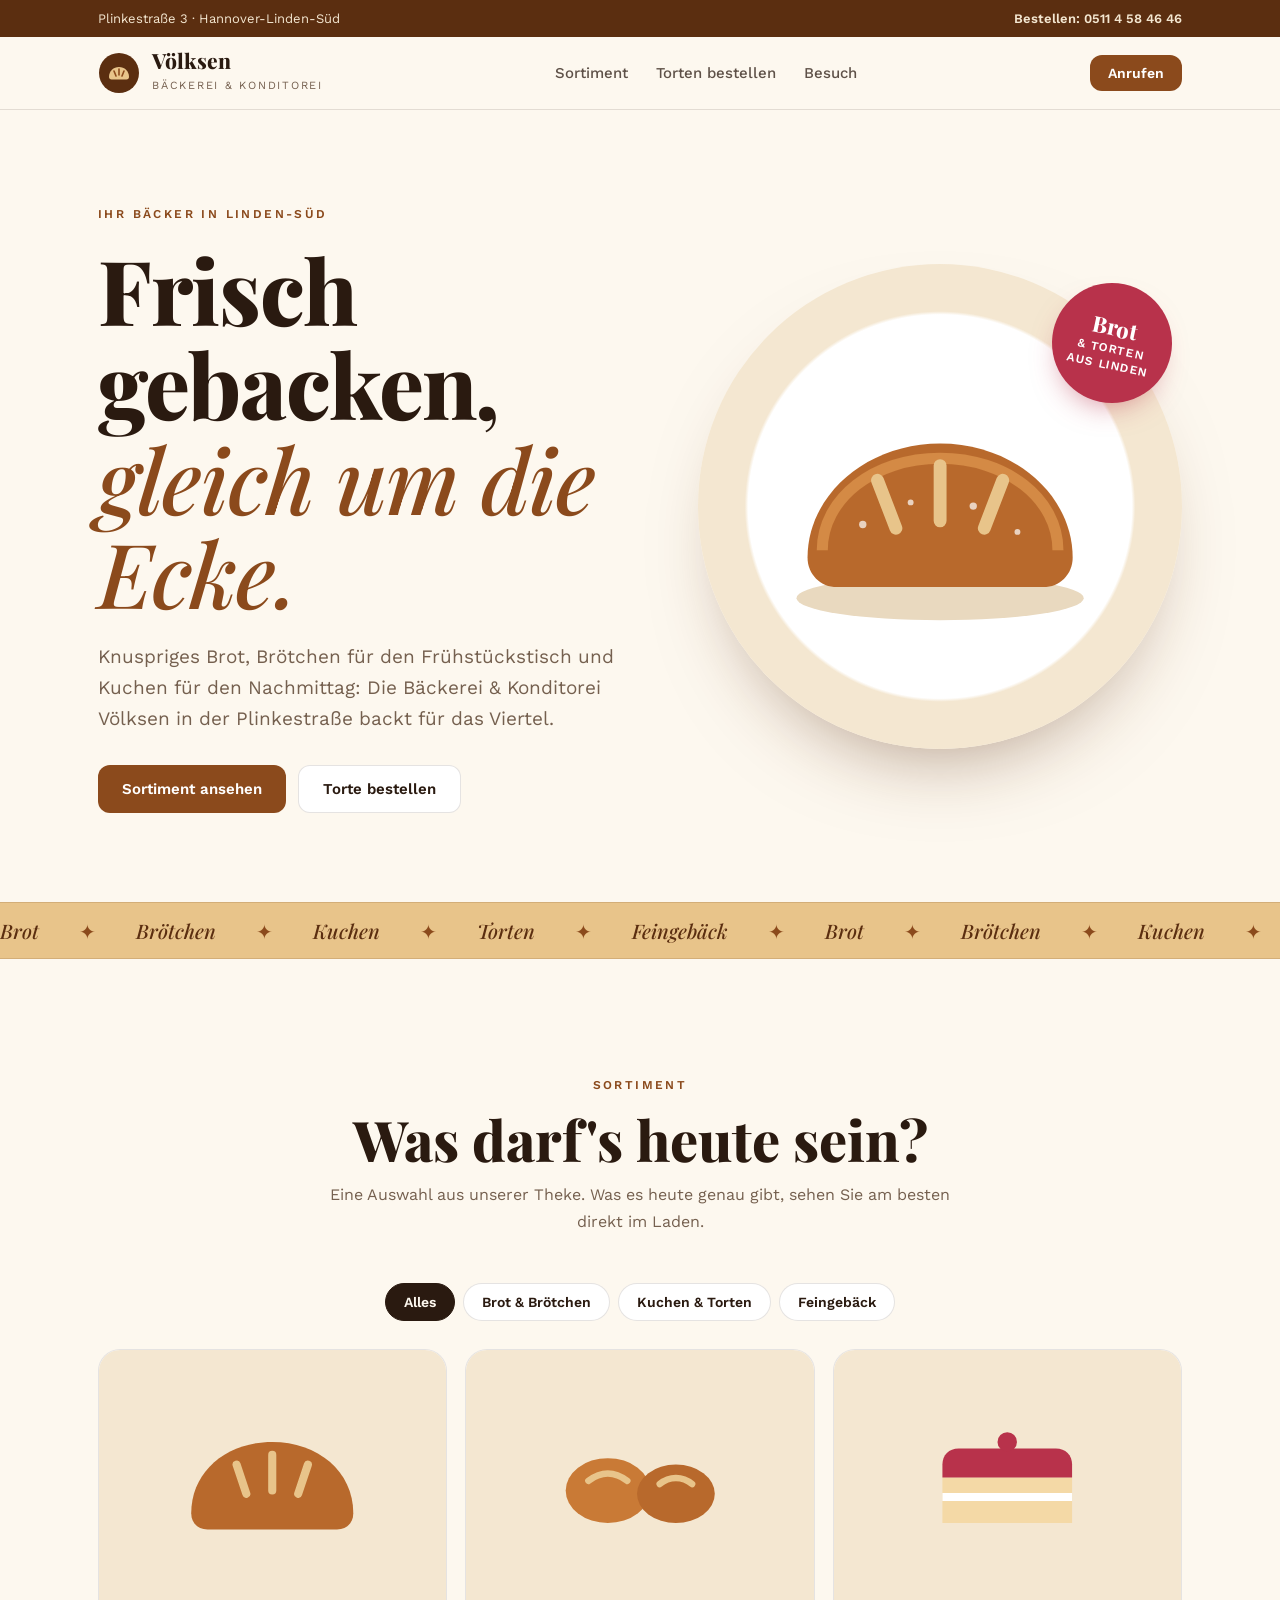
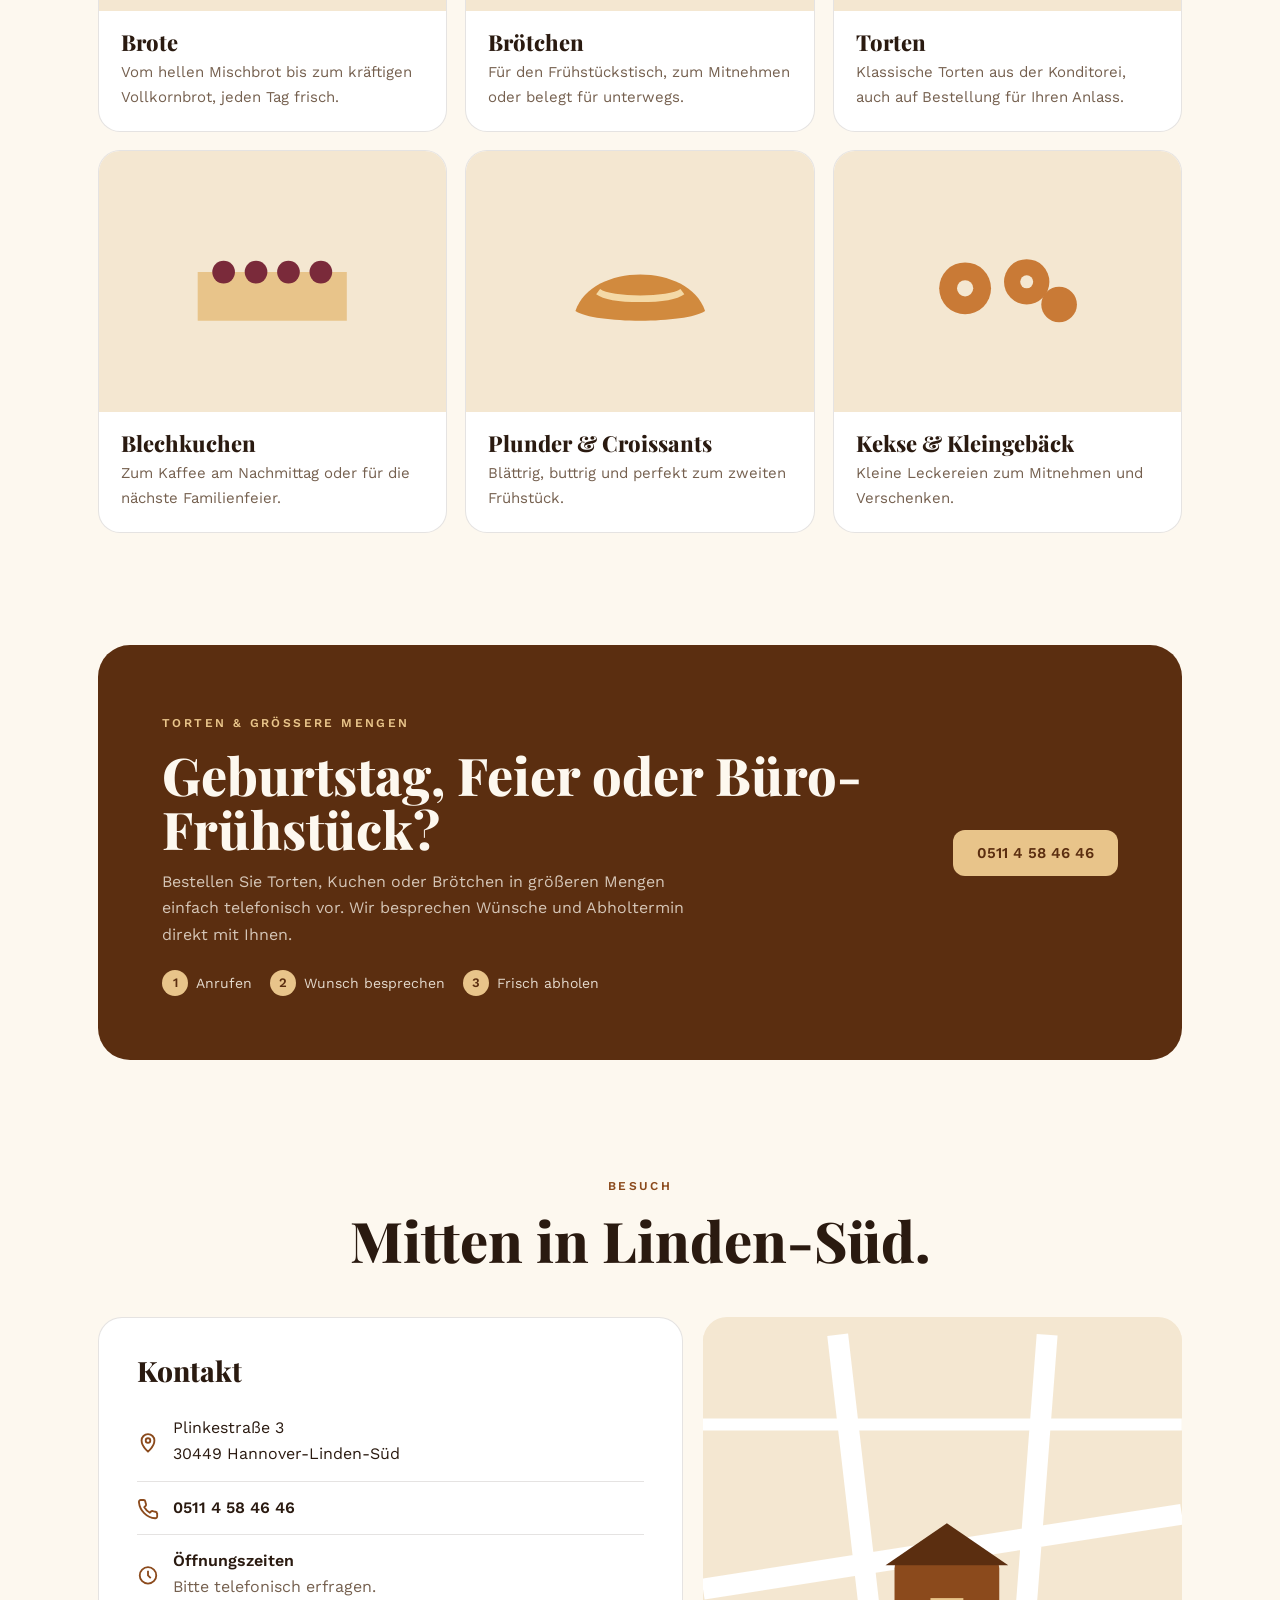
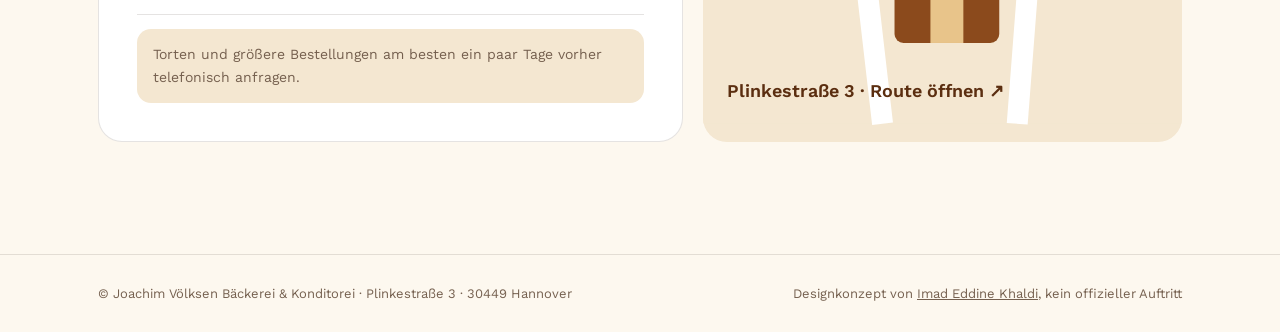
==== sites/baeckerei-voelksen/index.html @ f90f6b76 "German portfolio for de.imadportfolio.dev" ====
<!doctype html>
<html lang="de">
<head>
<meta charset="utf-8">
<meta name="viewport" content="width=device-width, initial-scale=1">
<title>Bäckerei &amp; Konditorei Völksen · Hannover-Linden</title>
<meta name="description" content="Joachim Völksen Bäckerei & Konditorei in Hannover-Linden-Süd: Brot, Brötchen, Kuchen und Torten. Plinkestraße 3, Tel. 0511 4 58 46 46.">
<link rel="stylesheet" href="fonts/fonts.css">
<style>
:root{
  --crust:#8b4a1c; --crust-d:#5b2e10; --wheat:#e8c48a; --flour:#fdf8ef; --dough:#f4e7d1; --berry:#b8324b;
  --ink:#2a1a10; --muted:#75604f; --line:rgba(42,26,16,.12);
  --serif:"Playfair Display",Georgia,serif; --sans:"Work Sans",system-ui,sans-serif;
  --gut:clamp(16px,4vw,48px); --ease:cubic-bezier(.16,1,.3,1);
}
*{box-sizing:border-box}
html{scroll-behavior:smooth}
body{margin:0;background:var(--flour);color:var(--ink);font:400 16px/1.65 var(--sans);overflow-x:hidden}
a{color:inherit}
svg{display:block;max-width:100%}
.wrap{max-width:1180px;margin:0 auto;padding:0 var(--gut)}
h1,h2,h3{font-family:var(--serif);line-height:1.05;margin:0;font-weight:800}
.kick{font:600 12px var(--sans);letter-spacing:.2em;text-transform:uppercase;color:var(--crust)}
.btn{display:inline-flex;align-items:center;gap:10px;padding:14px 24px;border-radius:12px;font:600 15px var(--sans);text-decoration:none;transition:transform .3s var(--ease),background .3s}
.btn:hover{transform:translateY(-2px)}
.btn-a{background:var(--crust);color:#fff}.btn-a:hover{background:var(--crust-d)}
.btn-b{background:#fff;color:var(--ink);border:1px solid var(--line)}

/* top bar */
.bar{background:var(--crust-d);color:var(--dough);font-size:13px}
.bar .wrap{display:flex;justify-content:space-between;gap:12px;padding-top:8px;padding-bottom:8px;flex-wrap:wrap}
.bar a{text-decoration:none;font-weight:600}
.hdr{position:sticky;top:0;z-index:20;background:rgba(253,248,239,.92);backdrop-filter:blur(10px);border-bottom:1px solid var(--line)}
.hdr .wrap{display:flex;align-items:center;justify-content:space-between;height:72px;gap:16px}
.logo{display:flex;align-items:center;gap:12px;text-decoration:none}
.logo svg{width:42px;height:42px}
.logo b{display:block;font:800 21px var(--serif);line-height:1}
.logo small{font-size:11px;letter-spacing:.16em;text-transform:uppercase;color:var(--muted)}
.nav{display:flex;gap:28px;font-size:15px;font-weight:500}
.nav a{text-decoration:none;opacity:.75}.nav a:hover{opacity:1}
@media(max-width:780px){.nav{display:none}}

/* hero */
.hero{position:relative;padding:clamp(48px,7vw,96px) 0;overflow:hidden}
.hero .wrap{display:grid;grid-template-columns:1.05fr .95fr;gap:clamp(28px,5vw,64px);align-items:center}
.hero h1{font-size:clamp(46px,7vw,92px);margin:16px 0 22px;letter-spacing:-.015em}
.hero h1 em{font-weight:500;font-style:italic;color:var(--crust)}
.hero p{font-size:clamp(17px,1.6vw,19px);color:var(--muted);max-width:29em;margin:0 0 30px}
.ctas{display:flex;gap:12px;flex-wrap:wrap}
.plate{position:relative;aspect-ratio:1;border-radius:50%;background:radial-gradient(circle,#fff 0 56%,var(--dough) 57% 100%);box-shadow:0 40px 80px -40px rgba(91,46,16,.5)}
.plate svg{position:absolute;inset:12%;width:76%;height:76%}
.steam path{stroke:#d8c3a5;stroke-width:4;fill:none;stroke-linecap:round;animation:steam 3.6s ease-in-out infinite;opacity:0}
.steam path:nth-child(2){animation-delay:1.2s}.steam path:nth-child(3){animation-delay:2.4s}
@keyframes steam{0%{opacity:0;transform:translateY(10px)}40%{opacity:1}100%{opacity:0;transform:translateY(-22px)}}
.stamp{position:absolute;top:4%;right:2%;width:120px;height:120px;border-radius:50%;background:var(--berry);color:#fff;display:grid;place-items:center;text-align:center;font:600 12px/1.3 var(--sans);letter-spacing:.06em;text-transform:uppercase;transform:rotate(12deg);box-shadow:0 14px 30px -14px rgba(184,50,75,.6)}
.stamp b{display:block;font:800 22px var(--serif);text-transform:none;letter-spacing:0}
@media(max-width:860px){.hero .wrap{grid-template-columns:1fr}.plate{max-width:400px;width:100%;margin:0 auto}}

/* ticker */
.ticker{background:var(--wheat);overflow:hidden;white-space:nowrap;border-block:1px solid rgba(91,46,16,.15)}
.ticker div{display:inline-flex;gap:40px;padding:14px 0;animation:tick 30s linear infinite;font:500 italic 20px var(--serif);color:var(--crust-d)}
.ticker span::after{content:"✦";margin-left:40px;font-style:normal;color:var(--crust)}
@keyframes tick{to{transform:translateX(-50%)}}

/* range */
.sec{padding:clamp(64px,9vw,112px) 0}
.head{text-align:center;max-width:640px;margin:0 auto 48px}
.head h2{font-size:clamp(34px,4.8vw,56px);margin:12px 0 14px}
.head p{color:var(--muted);margin:0}
.tabs{display:flex;justify-content:center;gap:8px;flex-wrap:wrap;margin-bottom:28px}
.tabs button{font:600 14px var(--sans);padding:10px 18px;border-radius:999px;border:1px solid var(--line);background:#fff;color:var(--ink);cursor:pointer;transition:background .25s,color .25s}
.tabs button[aria-selected=true]{background:var(--ink);color:var(--flour);border-color:var(--ink)}
.grid{display:grid;grid-template-columns:repeat(3,1fr);gap:18px}
.item{background:#fff;border:1px solid var(--line);border-radius:22px;overflow:hidden;transition:transform .4s var(--ease),box-shadow .4s}
.item:hover{transform:translateY(-5px);box-shadow:0 24px 40px -28px rgba(91,46,16,.5)}
.item .pic{aspect-ratio:4/3;background:var(--dough);display:grid;place-items:center}
.item .pic svg{width:56%}
.item div:last-child{padding:20px 22px 22px}
.item h3{font-size:22px;margin-bottom:6px}
.item p{margin:0;color:var(--muted);font-size:15px}
.item[hidden]{display:none}
@media(max-width:900px){.grid{grid-template-columns:1fr 1fr}}
@media(max-width:560px){.grid{grid-template-columns:1fr}}

/* order */
.order{background:var(--crust-d);color:var(--flour);border-radius:32px;padding:clamp(28px,5vw,64px);display:grid;grid-template-columns:1fr auto;gap:28px;align-items:center;position:relative;overflow:hidden}
.order h2{font-size:clamp(32px,4.4vw,52px);margin:12px 0 12px}
.order .kick{color:var(--wheat)}
.order p{margin:0;color:rgba(253,248,239,.75);max-width:34em}
.order ol{margin:22px 0 0;padding:0;list-style:none;display:flex;gap:18px;flex-wrap:wrap;font-size:14px;color:rgba(253,248,239,.85)}
.order ol li{display:flex;align-items:center;gap:8px}
.order ol b{width:26px;height:26px;border-radius:50%;background:var(--wheat);color:var(--crust-d);display:grid;place-items:center;font-size:13px}
.order .btn-a{background:var(--wheat);color:var(--crust-d)}
.order .btn-a:hover{background:#f2d7a8}
@media(max-width:760px){.order{grid-template-columns:1fr}}

/* visit */
.visit{display:grid;grid-template-columns:1.1fr .9fr;gap:20px}
.card{background:#fff;border:1px solid var(--line);border-radius:24px;padding:clamp(22px,3vw,38px)}
.card h3{font-size:28px;margin-bottom:16px}
.row{display:flex;gap:14px;padding:13px 0;border-bottom:1px solid var(--line)}
.row:last-child{border:0}
.row svg{width:22px;flex:none;color:var(--crust);margin-top:2px}
.row a{font-weight:600;text-decoration:none}
.note{background:var(--dough);border-radius:14px;padding:14px 16px;font-size:14px;color:var(--muted);margin-top:14px}
.street{border-radius:24px;overflow:hidden;background:var(--dough)}
.street svg{width:100%;height:100%}
@media(max-width:820px){.visit{grid-template-columns:1fr}}

footer{padding:28px 0;font-size:13px;color:var(--muted);border-top:1px solid var(--line)}
footer .wrap{display:flex;justify-content:space-between;gap:12px;flex-wrap:wrap}

.rv{opacity:0;transform:translateY(24px);transition:opacity .9s var(--ease),transform .9s var(--ease)}
.rv.in{opacity:1;transform:none}
@media(prefers-reduced-motion:reduce){.rv{opacity:1;transform:none}.ticker div,.steam path{animation:none}}
</style>
</head>
<body>

<div class="bar"><div class="wrap"><span>Plinkestraße 3 · Hannover-Linden-Süd</span><a href="tel:+495114584646">Bestellen: 0511 4 58 46 46</a></div></div>
<header class="hdr">
  <div class="wrap">
    <a class="logo" href="#top">
      <svg viewBox="0 0 42 42"><circle cx="21" cy="21" r="20" fill="#5b2e10"/><path d="M11 25c0-6 4.5-10 10-10s10 4 10 10c0 1.5-1 2.5-2.5 2.5h-15C12 27.5 11 26.5 11 25z" fill="#e8c48a"/><path d="M16 19l2 5M21 17v6M26 19l-2 5" stroke="#8b4a1c" stroke-width="1.6" stroke-linecap="round"/></svg>
      <span><b>Völksen</b><small>Bäckerei &amp; Konditorei</small></span>
    </a>
    <nav class="nav"><a href="#sortiment">Sortiment</a><a href="#bestellen">Torten bestellen</a><a href="#besuch">Besuch</a></nav>
    <a class="btn btn-a" href="tel:+495114584646" style="padding:10px 18px;font-size:14px">Anrufen</a>
  </div>
</header>

<main id="top">
  <section class="hero">
    <div class="wrap">
      <div>
        <span class="kick">Ihr Bäcker in Linden-Süd</span>
        <h1>Frisch gebacken, <em>gleich um die Ecke.</em></h1>
        <p>Knuspriges Brot, Brötchen für den Frühstückstisch und Kuchen für den Nachmittag: Die Bäckerei &amp; Konditorei Völksen in der Plinkestraße backt für das Viertel.</p>
        <div class="ctas"><a class="btn btn-a" href="#sortiment">Sortiment ansehen</a><a class="btn btn-b" href="#bestellen">Torte bestellen</a></div>
      </div>
      <div class="plate rv" aria-hidden="true">
        <svg viewBox="0 0 200 200">
          <g class="steam"><path d="M80 52c-6-8 6-14 0-22"/><path d="M100 46c-6-8 6-14 0-22"/><path d="M120 52c-6-8 6-14 0-22"/></g>
          <ellipse cx="100" cy="150" rx="78" ry="12" fill="#e9d9bf"/>
          <path d="M28 128c0-34 32-62 72-62s72 28 72 62c0 9-7 16-16 16H44c-9 0-16-7-16-16z" fill="#b8692c"/>
          <path d="M36 124c0-28 28-50 64-50s64 22 64 50" fill="none" stroke="#d48a45" stroke-width="6"/>
          <path d="M66 86l10 26M100 78v30M134 86l-10 26" stroke="#e8c48a" stroke-width="7" stroke-linecap="round"/>
          <g fill="#fff" opacity=".7"><circle cx="58" cy="110" r="2"/><circle cx="84" cy="98" r="1.6"/><circle cx="118" cy="100" r="2"/><circle cx="142" cy="114" r="1.6"/></g>
        </svg>
        <div class="stamp"><span><b>Brot</b>&amp; Torten<br>aus Linden</span></div>
      </div>
    </div>
  </section>

  <div class="ticker" aria-hidden="true"><div><span>Brot</span><span>Brötchen</span><span>Kuchen</span><span>Torten</span><span>Feingebäck</span><span>Brot</span><span>Brötchen</span><span>Kuchen</span><span>Torten</span><span>Feingebäck</span></div></div>

  <section class="sec" id="sortiment">
    <div class="wrap">
      <div class="head rv"><span class="kick">Sortiment</span><h2>Was darf's heute sein?</h2><p>Eine Auswahl aus unserer Theke. Was es heute genau gibt, sehen Sie am besten direkt im Laden.</p></div>
      <div class="tabs" role="tablist">
        <button role="tab" aria-selected="true" data-f="alle">Alles</button>
        <button role="tab" aria-selected="false" data-f="brot">Brot &amp; Brötchen</button>
        <button role="tab" aria-selected="false" data-f="kuchen">Kuchen &amp; Torten</button>
        <button role="tab" aria-selected="false" data-f="fein">Feingebäck</button>
      </div>
      <div class="grid">
        <article class="item rv" data-c="brot"><div class="pic"><svg viewBox="0 0 120 80"><path d="M10 60c0-26 22-44 50-44s50 18 50 44c0 6-4 10-10 10H20c-6 0-10-4-10-10z" fill="#b8692c"/><path d="M38 30l6 18M60 24v22M82 30l-6 18" stroke="#e8c48a" stroke-width="5" stroke-linecap="round"/></svg></div><div><h3>Brote</h3><p>Vom hellen Mischbrot bis zum kräftigen Vollkornbrot, jeden Tag frisch.</p></div></article>
        <article class="item rv" data-c="brot"><div class="pic"><svg viewBox="0 0 120 80"><ellipse cx="40" cy="46" rx="26" ry="20" fill="#c97a36"/><ellipse cx="82" cy="48" rx="24" ry="18" fill="#b8692c"/><path d="M28 40c8-6 16-6 24 0M72 42c6-5 14-5 20 0" stroke="#e8c48a" stroke-width="4" fill="none" stroke-linecap="round"/></svg></div><div><h3>Brötchen</h3><p>Für den Frühstückstisch, zum Mitnehmen oder belegt für unterwegs.</p></div></article>
        <article class="item rv" data-c="kuchen"><div class="pic"><svg viewBox="0 0 120 80"><path d="M20 66h80V38H20z" fill="#f4d9a6"/><path d="M20 38h80v-8c0-6-4-10-10-10H30c-6 0-10 4-10 10z" fill="#b8324b"/><path d="M20 50h80" stroke="#fff" stroke-width="5"/><circle cx="60" cy="16" r="6" fill="#b8324b"/></svg></div><div><h3>Torten</h3><p>Klassische Torten aus der Konditorei, auch auf Bestellung für Ihren Anlass.</p></div></article>
        <article class="item rv" data-c="kuchen"><div class="pic"><svg viewBox="0 0 120 80"><path d="M14 64h92V34H14z" fill="#e8c48a"/><g fill="#7a2a3a"><circle cx="30" cy="34" r="7"/><circle cx="50" cy="34" r="7"/><circle cx="70" cy="34" r="7"/><circle cx="90" cy="34" r="7"/></g></svg></div><div><h3>Blechkuchen</h3><p>Zum Kaffee am Nachmittag oder für die nächste Familienfeier.</p></div></article>
        <article class="item rv" data-c="fein"><div class="pic"><svg viewBox="0 0 120 80"><path d="M20 58c10-30 70-30 80 0-12 8-68 8-80 0z" fill="#d18a3e"/><path d="M34 46c8 6 44 6 52 0" stroke="#f4d9a6" stroke-width="4" fill="none"/></svg></div><div><h3>Plunder &amp; Croissants</h3><p>Blättrig, buttrig und perfekt zum zweiten Frühstück.</p></div></article>
        <article class="item rv" data-c="fein"><div class="pic"><svg viewBox="0 0 120 80"><g fill="#c97a36"><circle cx="34" cy="44" r="16"/><circle cx="72" cy="40" r="14"/><circle cx="92" cy="54" r="11"/></g><g fill="#f4e7d1"><circle cx="34" cy="44" r="5"/><circle cx="72" cy="40" r="4"/></g></svg></div><div><h3>Kekse &amp; Kleingebäck</h3><p>Kleine Leckereien zum Mitnehmen und Verschenken.</p></div></article>
      </div>
    </div>
  </section>

  <section class="sec" id="bestellen" style="padding-top:0">
    <div class="wrap">
      <div class="order rv">
        <div>
          <span class="kick">Torten &amp; größere Mengen</span>
          <h2>Geburtstag, Feier oder Büro-Frühstück?</h2>
          <p>Bestellen Sie Torten, Kuchen oder Brötchen in größeren Mengen einfach telefonisch vor. Wir besprechen Wünsche und Abholtermin direkt mit Ihnen.</p>
          <ol><li><b>1</b>Anrufen</li><li><b>2</b>Wunsch besprechen</li><li><b>3</b>Frisch abholen</li></ol>
        </div>
        <a class="btn btn-a" href="tel:+495114584646">0511 4 58 46 46</a>
      </div>
    </div>
  </section>

  <section class="sec" id="besuch" style="padding-top:0">
    <div class="wrap">
      <div class="head rv"><span class="kick">Besuch</span><h2>Mitten in Linden-Süd.</h2></div>
      <div class="visit">
        <div class="card rv">
          <h3>Kontakt</h3>
          <div class="row"><svg viewBox="0 0 24 24" fill="none" stroke="currentColor" stroke-width="2"><path d="M12 22s7-6.2 7-12a7 7 0 1 0-14 0c0 5.8 7 12 7 12z"/><circle cx="12" cy="10" r="2.5"/></svg><div>Plinkestraße 3<br>30449 Hannover-Linden-Süd</div></div>
          <div class="row"><svg viewBox="0 0 24 24" fill="none" stroke="currentColor" stroke-width="2"><path d="M22 16.9v3a2 2 0 0 1-2.2 2A19.8 19.8 0 0 1 2.1 4.2 2 2 0 0 1 4.1 2h3a2 2 0 0 1 2 1.7c.1.9.4 1.8.7 2.7a2 2 0 0 1-.5 2.1L8 9.8a16 16 0 0 0 6 6l1.3-1.3a2 2 0 0 1 2.1-.4c.9.3 1.8.6 2.7.7a2 2 0 0 1 1.7 2z"/></svg><div><a href="tel:+495114584646">0511 4 58 46 46</a></div></div>
          <div class="row"><svg viewBox="0 0 24 24" fill="none" stroke="currentColor" stroke-width="2"><circle cx="12" cy="12" r="9"/><path d="M12 7v5l3 3"/></svg><div><b>Öffnungszeiten</b><br><span style="color:var(--muted)">Bitte telefonisch erfragen.</span></div></div>
          <div class="note">Torten und größere Bestellungen am besten ein paar Tage vorher telefonisch anfragen.</div>
        </div>
        <a class="street rv" href="https://www.google.com/maps/search/?api=1&query=Plinkestra%C3%9Fe+3+30449+Hannover" target="_blank" rel="noopener" aria-label="Route in Google Maps öffnen">
          <svg viewBox="0 0 320 260"><rect width="320" height="260" fill="#f4e7d1"/><path d="M0 170 320 120M90 0l30 260M230 0l-20 260" stroke="#fff" stroke-width="14"/><path d="M0 60h320" stroke="#fff" stroke-width="8"/><rect x="128" y="150" width="70" height="56" rx="6" fill="#8b4a1c"/><path d="M122 154l41-28 41 28" fill="#5b2e10"/><rect x="152" y="176" width="22" height="30" fill="#e8c48a"/><text x="16" y="242" font-family="Work Sans,sans-serif" font-size="12" fill="#5b2e10" font-weight="600">Plinkestraße 3 · Route öffnen ↗</text></svg>
        </a>
      </div>
    </div>
  </section>
</main>

<footer>
  <div class="wrap">
    <span>© Joachim Völksen Bäckerei &amp; Konditorei · Plinkestraße 3 · 30449 Hannover</span>
    <span>Designkonzept von <a href="https://www.imadportfolio.dev/">Imad Eddine Khaldi</a>, kein offizieller Auftritt</span>
  </div>
</footer>

<script>
document.querySelector(".tabs").addEventListener("click",e=>{const b=e.target.closest("button");if(!b)return;document.querySelectorAll(".tabs button").forEach(x=>x.setAttribute("aria-selected",x===b));document.querySelectorAll(".item").forEach(i=>i.hidden=!(b.dataset.f==="alle"||i.dataset.c===b.dataset.f))});
const io=new IntersectionObserver(es=>es.forEach(x=>{if(x.isIntersecting){x.target.classList.add("in");io.unobserve(x.target)}}),{threshold:.12});
document.querySelectorAll(".rv").forEach(el=>io.observe(el));
</script>
</body>
</html>
---- sites/baeckerei-voelksen/fonts/fonts.css ----
/* Self-hosted fonts (SIL Open Font License), from the Fontsource packages. */
@font-face{font-family:"Playfair Display";font-style:normal;font-weight:600;font-display:swap;src:url("playfair-display-latin-600-normal.woff2") format("woff2");unicode-range:U+0000-00FF, U+0131, U+0152-0153, U+02BB-02BC, U+02C6, U+02DA, U+02DC, U+0304, U+0308, U+0329, U+2000-206F, U+20AC, U+2122, U+2191, U+2193, U+2212, U+2215, U+FEFF, U+FFFD}
@font-face{font-family:"Playfair Display";font-style:normal;font-weight:600;font-display:swap;src:url("playfair-display-latin-ext-600-normal.woff2") format("woff2");unicode-range:U+0100-02BA, U+02BD-02C5, U+02C7-02CC, U+02CE-02D7, U+02DD-02FF, U+0304, U+0308, U+0329, U+1D00-1DBF, U+1E00-1E9F, U+1EF2-1EFF, U+2020, U+20A0-20AB, U+20AD-20C0, U+2113, U+2C60-2C7F, U+A720-A7FF}
@font-face{font-family:"Playfair Display";font-style:normal;font-weight:800;font-display:swap;src:url("playfair-display-latin-800-normal.woff2") format("woff2");unicode-range:U+0000-00FF, U+0131, U+0152-0153, U+02BB-02BC, U+02C6, U+02DA, U+02DC, U+0304, U+0308, U+0329, U+2000-206F, U+20AC, U+2122, U+2191, U+2193, U+2212, U+2215, U+FEFF, U+FFFD}
@font-face{font-family:"Playfair Display";font-style:normal;font-weight:800;font-display:swap;src:url("playfair-display-latin-ext-800-normal.woff2") format("woff2");unicode-range:U+0100-02BA, U+02BD-02C5, U+02C7-02CC, U+02CE-02D7, U+02DD-02FF, U+0304, U+0308, U+0329, U+1D00-1DBF, U+1E00-1E9F, U+1EF2-1EFF, U+2020, U+20A0-20AB, U+20AD-20C0, U+2113, U+2C60-2C7F, U+A720-A7FF}
@font-face{font-family:"Playfair Display";font-style:italic;font-weight:500;font-display:swap;src:url("playfair-display-latin-500-italic.woff2") format("woff2");unicode-range:U+0000-00FF, U+0131, U+0152-0153, U+02BB-02BC, U+02C6, U+02DA, U+02DC, U+0304, U+0308, U+0329, U+2000-206F, U+20AC, U+2122, U+2191, U+2193, U+2212, U+2215, U+FEFF, U+FFFD}
@font-face{font-family:"Playfair Display";font-style:italic;font-weight:500;font-display:swap;src:url("playfair-display-latin-ext-500-italic.woff2") format("woff2");unicode-range:U+0100-02BA, U+02BD-02C5, U+02C7-02CC, U+02CE-02D7, U+02DD-02FF, U+0304, U+0308, U+0329, U+1D00-1DBF, U+1E00-1E9F, U+1EF2-1EFF, U+2020, U+20A0-20AB, U+20AD-20C0, U+2113, U+2C60-2C7F, U+A720-A7FF}
@font-face{font-family:"Work Sans";font-style:normal;font-weight:400;font-display:swap;src:url("work-sans-latin-400-normal.woff2") format("woff2");unicode-range:U+0000-00FF, U+0131, U+0152-0153, U+02BB-02BC, U+02C6, U+02DA, U+02DC, U+0304, U+0308, U+0329, U+2000-206F, U+20AC, U+2122, U+2191, U+2193, U+2212, U+2215, U+FEFF, U+FFFD}
@font-face{font-family:"Work Sans";font-style:normal;font-weight:400;font-display:swap;src:url("work-sans-latin-ext-400-normal.woff2") format("woff2");unicode-range:U+0100-02BA, U+02BD-02C5, U+02C7-02CC, U+02CE-02D7, U+02DD-02FF, U+0304, U+0308, U+0329, U+1D00-1DBF, U+1E00-1E9F, U+1EF2-1EFF, U+2020, U+20A0-20AB, U+20AD-20C0, U+2113, U+2C60-2C7F, U+A720-A7FF}
@font-face{font-family:"Work Sans";font-style:normal;font-weight:500;font-display:swap;src:url("work-sans-latin-500-normal.woff2") format("woff2");unicode-range:U+0000-00FF, U+0131, U+0152-0153, U+02BB-02BC, U+02C6, U+02DA, U+02DC, U+0304, U+0308, U+0329, U+2000-206F, U+20AC, U+2122, U+2191, U+2193, U+2212, U+2215, U+FEFF, U+FFFD}
@font-face{font-family:"Work Sans";font-style:normal;font-weight:500;font-display:swap;src:url("work-sans-latin-ext-500-normal.woff2") format("woff2");unicode-range:U+0100-02BA, U+02BD-02C5, U+02C7-02CC, U+02CE-02D7, U+02DD-02FF, U+0304, U+0308, U+0329, U+1D00-1DBF, U+1E00-1E9F, U+1EF2-1EFF, U+2020, U+20A0-20AB, U+20AD-20C0, U+2113, U+2C60-2C7F, U+A720-A7FF}
@font-face{font-family:"Work Sans";font-style:normal;font-weight:600;font-display:swap;src:url("work-sans-latin-600-normal.woff2") format("woff2");unicode-range:U+0000-00FF, U+0131, U+0152-0153, U+02BB-02BC, U+02C6, U+02DA, U+02DC, U+0304, U+0308, U+0329, U+2000-206F, U+20AC, U+2122, U+2191, U+2193, U+2212, U+2215, U+FEFF, U+FFFD}
@font-face{font-family:"Work Sans";font-style:normal;font-weight:600;font-display:swap;src:url("work-sans-latin-ext-600-normal.woff2") format("woff2");unicode-range:U+0100-02BA, U+02BD-02C5, U+02C7-02CC, U+02CE-02D7, U+02DD-02FF, U+0304, U+0308, U+0329, U+1D00-1DBF, U+1E00-1E9F, U+1EF2-1EFF, U+2020, U+20A0-20AB, U+20AD-20C0, U+2113, U+2C60-2C7F, U+A720-A7FF}
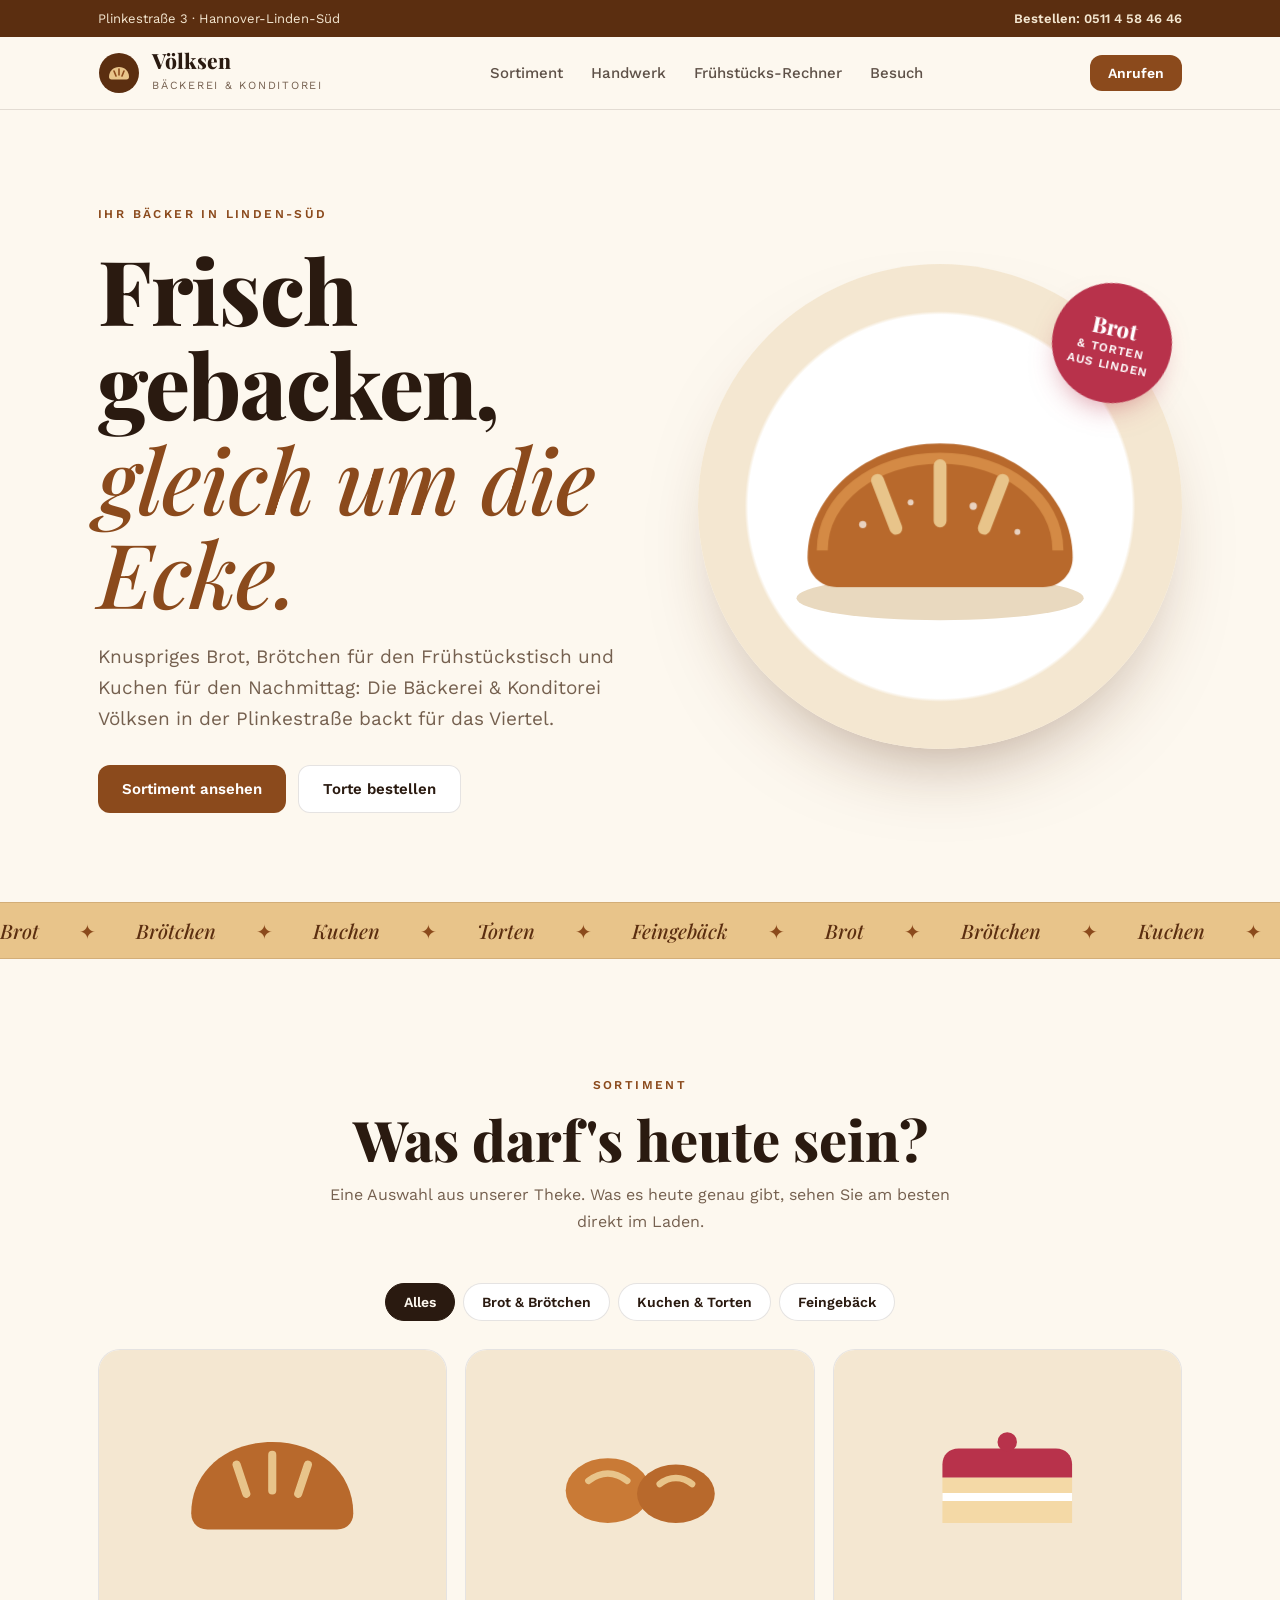
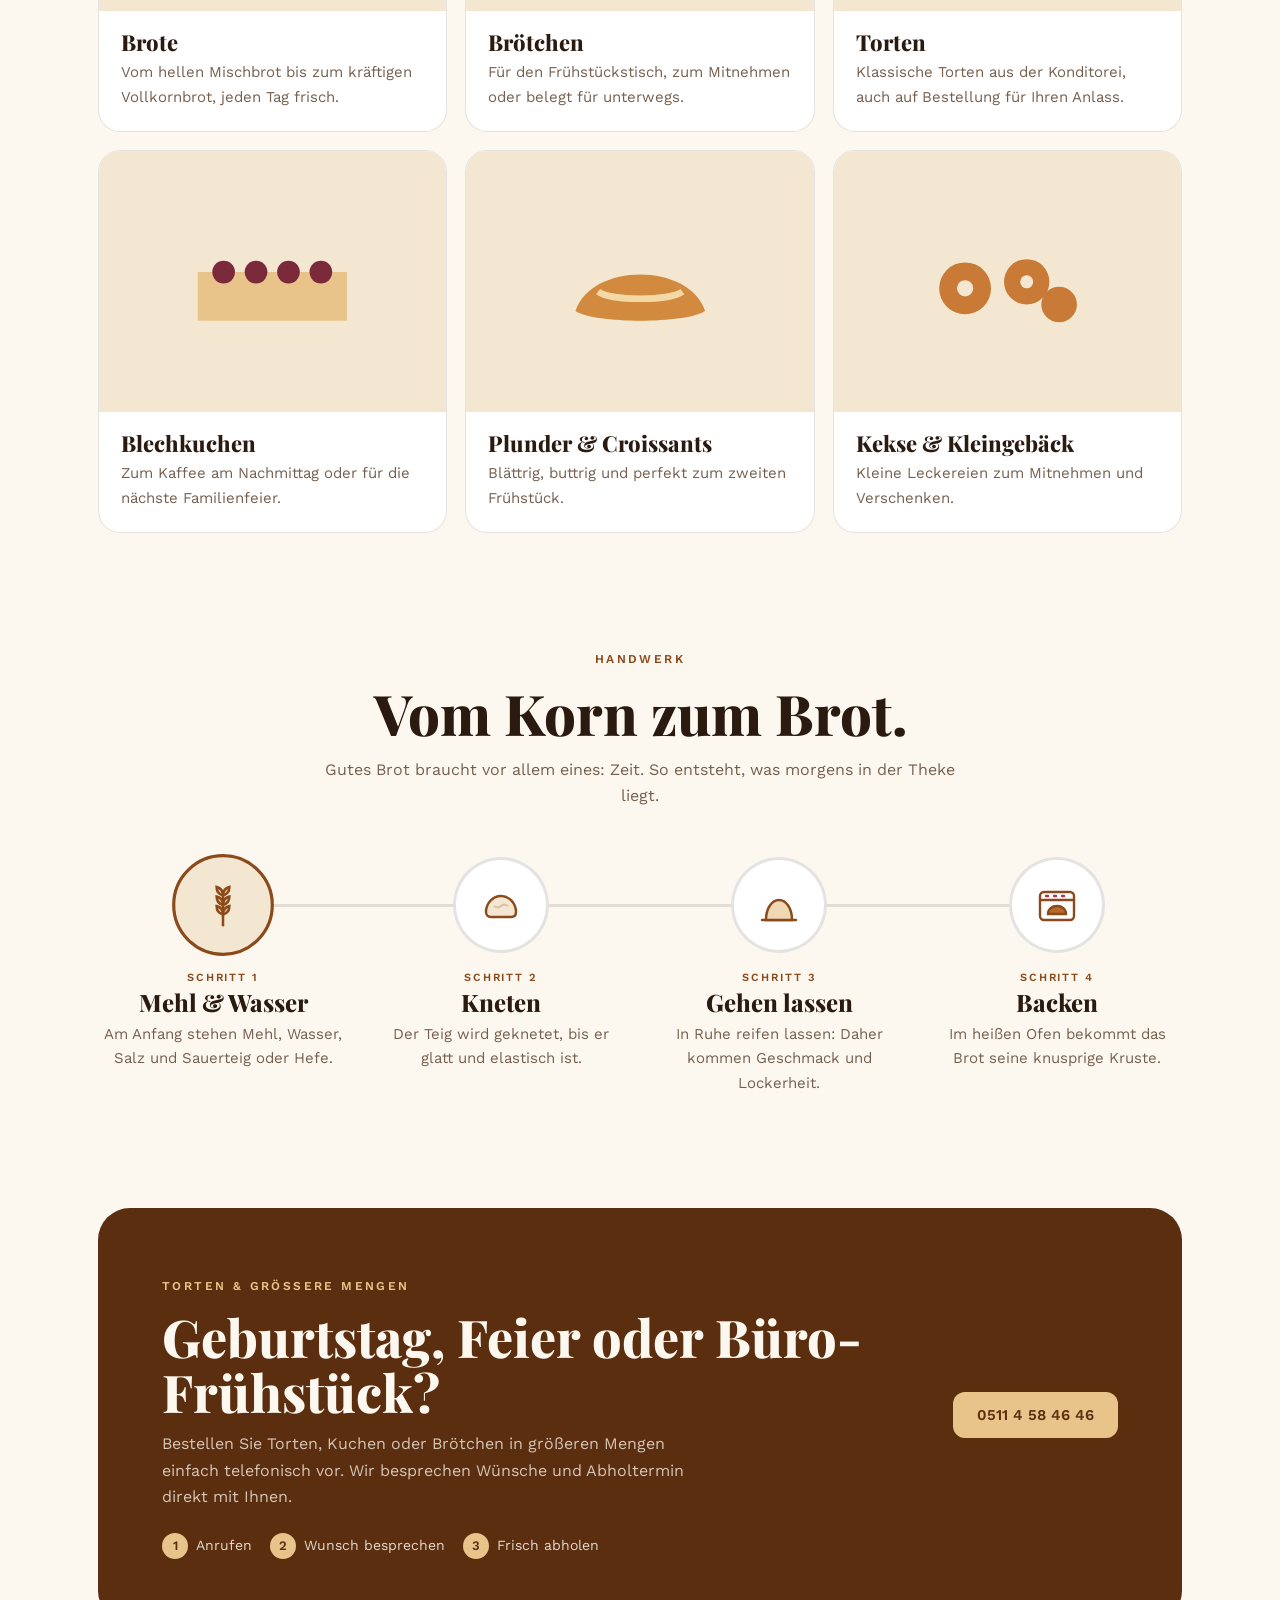
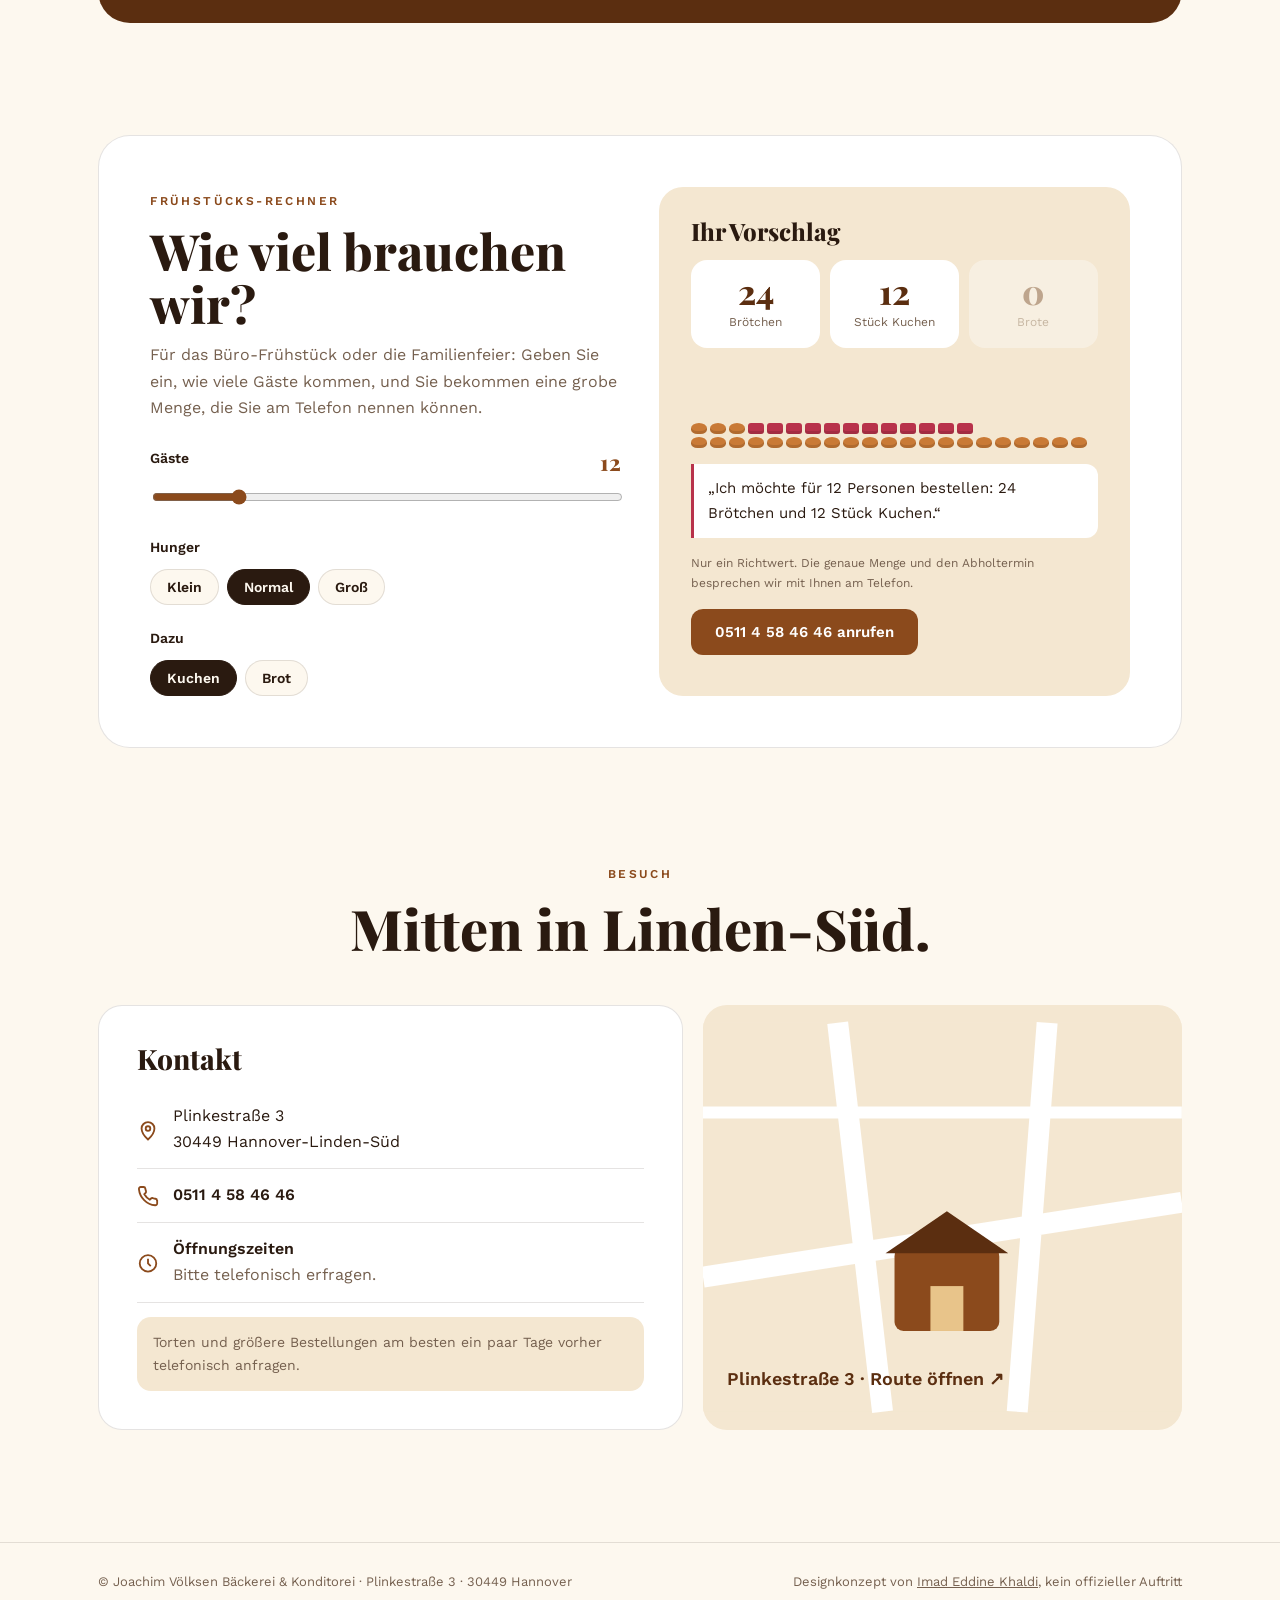
==== commit e969f40f: "Enhance the four Hannover sites: new sections and animations" ====
--- a/sites/baeckerei-voelksen/index.html
+++ b/sites/baeckerei-voelksen/index.html
@@ -15,6 +15,7 @@
 }
 *{box-sizing:border-box}
 html{scroll-behavior:smooth}
+section[id]{scroll-margin-top:84px}
 body{margin:0;background:var(--flour);color:var(--ink);font:400 16px/1.65 var(--sans);overflow-x:hidden}
 a{color:inherit}
 svg{display:block;max-width:100%}
@@ -112,7 +113,77 @@
 
 .rv{opacity:0;transform:translateY(24px);transition:opacity .9s var(--ease),transform .9s var(--ease)}
 .rv.in{opacity:1;transform:none}
-@media(prefers-reduced-motion:reduce){.rv{opacity:1;transform:none}.ticker div,.steam path{animation:none}}
+.grid .item.rv:nth-child(3n+2){transition-delay:.08s}.grid .item.rv:nth-child(3n){transition-delay:.16s}
+.item .pic svg{transition:transform .5s cubic-bezier(.34,1.56,.64,1)}
+.item:hover .pic svg{transform:scale(1.08) rotate(-3deg)}
+
+/* hero entrance: text rises, the loaf rises in the oven, flour dust floats */
+.hero .wrap>div:first-child>*{animation:rise 1s var(--ease) both}
+.hero .wrap>div:first-child>:nth-child(2){animation-delay:.08s}
+.hero .wrap>div:first-child>:nth-child(3){animation-delay:.18s}
+.hero .wrap>div:first-child>:nth-child(4){animation-delay:.28s}
+@keyframes rise{from{opacity:0;transform:translateY(28px)}}
+.loaf{transform-box:fill-box;transform-origin:50% 100%;animation:proof 1.6s cubic-bezier(.34,1.4,.64,1) .3s both}
+@keyframes proof{from{transform:scale(.72,.45)}}
+.loaf-crust{animation:bake 1.6s ease .3s both}
+@keyframes bake{from{fill:#ecd3a8}}
+.stamp{animation:stampIn .9s cubic-bezier(.34,1.56,.64,1) 1.1s both}
+@keyframes stampIn{from{opacity:0;transform:rotate(-60deg) scale(.3)}}
+.dust{position:absolute;inset:0;pointer-events:none;overflow:hidden;border-radius:50%}
+.dust i{position:absolute;bottom:22%;width:5px;height:5px;border-radius:50%;background:#fff;opacity:0;animation:dust linear infinite;box-shadow:0 0 6px #fff}
+@keyframes dust{0%{opacity:0;transform:translate(0,0)}15%{opacity:.85}100%{opacity:0;transform:translate(var(--dx),-180px)}}
+
+/* from grain to bread */
+.journey{position:relative;display:grid;grid-template-columns:repeat(4,1fr);gap:clamp(14px,2.5vw,28px);margin-top:12px}
+.journey::before,.journey::after{content:"";position:absolute;left:12.5%;right:12.5%;top:47px;height:3px;border-radius:3px;background:var(--line)}
+.journey::after{background:var(--crust);transform-origin:0 50%;transform:scaleX(var(--p,0));transition:transform .2s linear}
+.journey article{text-align:center;position:relative;z-index:1}
+.journey .ring{width:96px;height:96px;margin:0 auto 18px;border-radius:50%;background:#fff;border:3px solid var(--line);display:grid;place-items:center;transition:border-color .5s,background .5s,transform .6s cubic-bezier(.34,1.56,.64,1)}
+.journey .ring svg{width:46px;height:46px}
+.journey article.on .ring{border-color:var(--crust);background:var(--dough);transform:scale(1.06)}
+.journey h3{font-size:24px;margin-bottom:6px}
+.journey p{margin:0;color:var(--muted);font-size:15px;max-width:16em;margin-inline:auto}
+.journey small{display:block;font:600 11px var(--sans);letter-spacing:.18em;text-transform:uppercase;color:var(--crust);margin-bottom:6px}
+.journey article.on .ring .knead{animation:knead 1.4s ease-in-out infinite}
+.knead{transform-box:fill-box;transform-origin:center}
+@keyframes knead{50%{transform:scale(1.12,.88)}}
+.journey article.on .ring .up{animation:up 2s ease-in-out infinite}
+.up{transform-box:fill-box;transform-origin:50% 100%}
+@keyframes up{50%{transform:scaleY(1.18)}}
+.journey article.on .ring .heat{animation:heat 1s ease-in-out infinite alternate}
+@keyframes heat{to{opacity:.35}}
+.journey article.on .ring .sway{animation:swayg 2.4s ease-in-out infinite;transform-box:fill-box;transform-origin:50% 100%}
+@keyframes swayg{50%{transform:rotate(6deg)}}
+@media(max-width:820px){.journey{grid-template-columns:1fr 1fr;row-gap:36px}.journey::before,.journey::after{display:none}}
+
+/* breakfast calculator */
+.calc{display:grid;grid-template-columns:1fr 1fr;gap:clamp(20px,3vw,40px);background:#fff;border:1px solid var(--line);border-radius:32px;padding:clamp(24px,4vw,52px)}
+.calc h2{font-size:clamp(32px,4.4vw,50px);margin:12px 0 12px}
+.calc .intro{color:var(--muted);margin:0 0 26px}
+.field{margin-bottom:22px}
+.field label,.field .lab{display:flex;justify-content:space-between;font-weight:600;font-size:14px;margin-bottom:10px}
+.field output{font:800 22px var(--serif);color:var(--crust)}
+.field input[type=range]{width:100%;accent-color:var(--crust)}
+.chips{display:flex;flex-wrap:wrap;gap:8px}
+.chips button{font:600 14px var(--sans);padding:9px 16px;border-radius:999px;border:1px solid var(--line);background:var(--flour);cursor:pointer;color:var(--ink);transition:background .25s,color .25s}
+.chips button[aria-pressed=true]{background:var(--ink);color:var(--flour);border-color:var(--ink)}
+.basket{background:var(--dough);border-radius:24px;padding:clamp(20px,3vw,32px);display:flex;flex-direction:column;gap:16px}
+.basket h3{font-size:24px}
+.tally{display:grid;grid-template-columns:repeat(3,1fr);gap:10px}
+.tally div{background:#fff;border-radius:16px;padding:14px 10px;text-align:center}
+.tally b{display:block;font:800 34px/1 var(--serif);color:var(--crust-d)}
+.tally span{font-size:12px;color:var(--muted)}
+.tally div.off{opacity:.35}
+.pile{height:84px;display:flex;flex-wrap:wrap-reverse;align-content:flex-start;gap:3px;overflow:hidden}
+.pile i{width:16px;height:11px;border-radius:50% 50% 40% 40%;background:#c97a36;box-shadow:inset 0 -3px 0 rgba(0,0,0,.12);animation:drop .4s cubic-bezier(.34,1.56,.64,1) both}
+.pile i.k{background:#b8324b;border-radius:3px}
+@keyframes drop{from{opacity:0;transform:translateY(-16px)}}
+.basket blockquote{margin:0;background:#fff;border-left:3px solid var(--berry);border-radius:0 12px 12px 0;padding:12px 14px;font-size:15px}
+.basket .hint{font-size:12px;color:var(--muted);margin:0}
+.basket .btn{align-self:flex-start}
+@media(max-width:820px){.calc{grid-template-columns:1fr}}
+
+@media(prefers-reduced-motion:reduce){.rv{opacity:1;transform:none}*{animation:none!important;transition:none!important}.dust{display:none}}
 </style>
 </head>
 <body>
@@ -124,7 +195,7 @@
       <svg viewBox="0 0 42 42"><circle cx="21" cy="21" r="20" fill="#5b2e10"/><path d="M11 25c0-6 4.5-10 10-10s10 4 10 10c0 1.5-1 2.5-2.5 2.5h-15C12 27.5 11 26.5 11 25z" fill="#e8c48a"/><path d="M16 19l2 5M21 17v6M26 19l-2 5" stroke="#8b4a1c" stroke-width="1.6" stroke-linecap="round"/></svg>
       <span><b>Völksen</b><small>Bäckerei &amp; Konditorei</small></span>
     </a>
-    <nav class="nav"><a href="#sortiment">Sortiment</a><a href="#bestellen">Torten bestellen</a><a href="#besuch">Besuch</a></nav>
+    <nav class="nav"><a href="#sortiment">Sortiment</a><a href="#backstube">Handwerk</a><a href="#rechner">Frühstücks-Rechner</a><a href="#besuch">Besuch</a></nav>
     <a class="btn btn-a" href="tel:+495114584646" style="padding:10px 18px;font-size:14px">Anrufen</a>
   </div>
 </header>
@@ -142,11 +213,14 @@
         <svg viewBox="0 0 200 200">
           <g class="steam"><path d="M80 52c-6-8 6-14 0-22"/><path d="M100 46c-6-8 6-14 0-22"/><path d="M120 52c-6-8 6-14 0-22"/></g>
           <ellipse cx="100" cy="150" rx="78" ry="12" fill="#e9d9bf"/>
-          <path d="M28 128c0-34 32-62 72-62s72 28 72 62c0 9-7 16-16 16H44c-9 0-16-7-16-16z" fill="#b8692c"/>
-          <path d="M36 124c0-28 28-50 64-50s64 22 64 50" fill="none" stroke="#d48a45" stroke-width="6"/>
-          <path d="M66 86l10 26M100 78v30M134 86l-10 26" stroke="#e8c48a" stroke-width="7" stroke-linecap="round"/>
-          <g fill="#fff" opacity=".7"><circle cx="58" cy="110" r="2"/><circle cx="84" cy="98" r="1.6"/><circle cx="118" cy="100" r="2"/><circle cx="142" cy="114" r="1.6"/></g>
+          <g class="loaf">
+            <path class="loaf-crust" d="M28 128c0-34 32-62 72-62s72 28 72 62c0 9-7 16-16 16H44c-9 0-16-7-16-16z" fill="#b8692c"/>
+            <path d="M36 124c0-28 28-50 64-50s64 22 64 50" fill="none" stroke="#d48a45" stroke-width="6"/>
+            <path d="M66 86l10 26M100 78v30M134 86l-10 26" stroke="#e8c48a" stroke-width="7" stroke-linecap="round"/>
+            <g fill="#fff" opacity=".7"><circle cx="58" cy="110" r="2"/><circle cx="84" cy="98" r="1.6"/><circle cx="118" cy="100" r="2"/><circle cx="142" cy="114" r="1.6"/></g>
+          </g>
         </svg>
+        <div class="dust" id="dust"></div>
         <div class="stamp"><span><b>Brot</b>&amp; Torten<br>aus Linden</span></div>
       </div>
     </div>
@@ -170,6 +244,18 @@
         <article class="item rv" data-c="kuchen"><div class="pic"><svg viewBox="0 0 120 80"><path d="M14 64h92V34H14z" fill="#e8c48a"/><g fill="#7a2a3a"><circle cx="30" cy="34" r="7"/><circle cx="50" cy="34" r="7"/><circle cx="70" cy="34" r="7"/><circle cx="90" cy="34" r="7"/></g></svg></div><div><h3>Blechkuchen</h3><p>Zum Kaffee am Nachmittag oder für die nächste Familienfeier.</p></div></article>
         <article class="item rv" data-c="fein"><div class="pic"><svg viewBox="0 0 120 80"><path d="M20 58c10-30 70-30 80 0-12 8-68 8-80 0z" fill="#d18a3e"/><path d="M34 46c8 6 44 6 52 0" stroke="#f4d9a6" stroke-width="4" fill="none"/></svg></div><div><h3>Plunder &amp; Croissants</h3><p>Blättrig, buttrig und perfekt zum zweiten Frühstück.</p></div></article>
         <article class="item rv" data-c="fein"><div class="pic"><svg viewBox="0 0 120 80"><g fill="#c97a36"><circle cx="34" cy="44" r="16"/><circle cx="72" cy="40" r="14"/><circle cx="92" cy="54" r="11"/></g><g fill="#f4e7d1"><circle cx="34" cy="44" r="5"/><circle cx="72" cy="40" r="4"/></g></svg></div><div><h3>Kekse &amp; Kleingebäck</h3><p>Kleine Leckereien zum Mitnehmen und Verschenken.</p></div></article>
+      </div>
+    </div>
+  </section>
+
+  <section class="sec" id="backstube" style="padding-top:0">
+    <div class="wrap">
+      <div class="head rv"><span class="kick">Handwerk</span><h2>Vom Korn zum Brot.</h2><p>Gutes Brot braucht vor allem eines: Zeit. So entsteht, was morgens in der Theke liegt.</p></div>
+      <div class="journey" id="journey">
+        <article class="rv"><div class="ring"><svg viewBox="0 0 46 46" fill="none" stroke="#8b4a1c" stroke-width="2.4" stroke-linecap="round"><g class="sway"><path d="M23 42V12"/><path d="M23 14c-4-1-6-4-6-8 4 1 6 4 6 8zm0 0c4-1 6-4 6-8-4 1-6 4-6 8zm0 9c-4-1-6-4-6-8 4 1 6 4 6 8zm0 0c4-1 6-4 6-8-4 1-6 4-6 8zm0 9c-4-1-6-4-6-8 4 1 6 4 6 8zm0 0c4-1 6-4 6-8-4 1-6 4-6 8z" fill="#e8c48a"/></g></svg></div><small>Schritt 1</small><h3>Mehl &amp; Wasser</h3><p>Am Anfang stehen Mehl, Wasser, Salz und Sauerteig oder Hefe.</p></article>
+        <article class="rv"><div class="ring"><svg viewBox="0 0 46 46"><g class="knead"><path d="M8 30c0-9 7-16 15-16s15 7 15 16c0 3-2 5-5 5H13c-3 0-5-2-5-5z" fill="#f4e7d1" stroke="#8b4a1c" stroke-width="2.4"/><path d="M16 24c3 2 5 2 7 0s4-2 7 0" stroke="#d8c3a5" stroke-width="2" fill="none"/></g></svg></div><small>Schritt 2</small><h3>Kneten</h3><p>Der Teig wird geknetet, bis er glatt und elastisch ist.</p></article>
+        <article class="rv"><div class="ring"><svg viewBox="0 0 46 46"><path d="M6 38h34" stroke="#8b4a1c" stroke-width="2.4" stroke-linecap="round"/><g class="up"><path d="M10 38c0-12 6-20 13-20s13 8 13 20z" fill="#efd9b4" stroke="#8b4a1c" stroke-width="2.4"/></g></svg></div><small>Schritt 3</small><h3>Gehen lassen</h3><p>In Ruhe reifen lassen: Daher kommen Geschmack und Lockerheit.</p></article>
+        <article class="rv"><div class="ring"><svg viewBox="0 0 46 46" fill="none" stroke="#8b4a1c" stroke-width="2.4" stroke-linecap="round"><rect x="6" y="10" width="34" height="28" rx="4"/><path d="M6 18h34"/><path d="M14 32c0-5 4-8 9-8s9 3 9 8z" fill="#b8692c"/><g class="heat" stroke="#b8324b"><path d="M12 14h2M20 14h2M28 14h2"/></g></svg></div><small>Schritt 4</small><h3>Backen</h3><p>Im heißen Ofen bekommt das Brot seine knusprige Kruste.</p></article>
       </div>
     </div>
   </section>
@@ -184,6 +270,29 @@
           <ol><li><b>1</b>Anrufen</li><li><b>2</b>Wunsch besprechen</li><li><b>3</b>Frisch abholen</li></ol>
         </div>
         <a class="btn btn-a" href="tel:+495114584646">0511 4 58 46 46</a>
+      </div>
+    </div>
+  </section>
+
+  <section class="sec" id="rechner" style="padding-top:0">
+    <div class="wrap">
+      <div class="calc rv">
+        <div>
+          <span class="kick">Frühstücks-Rechner</span>
+          <h2>Wie viel brauchen wir?</h2>
+          <p class="intro">Für das Büro-Frühstück oder die Familienfeier: Geben Sie ein, wie viele Gäste kommen, und Sie bekommen eine grobe Menge, die Sie am Telefon nennen können.</p>
+          <div class="field"><label for="guests">Gäste <output id="gOut">12</output></label><input type="range" id="guests" min="2" max="60" value="12"></div>
+          <div class="field"><span class="lab">Hunger</span><div class="chips" data-k="appetit"><button aria-pressed="false" data-v="1.5">Klein</button><button aria-pressed="true" data-v="2">Normal</button><button aria-pressed="false" data-v="3">Groß</button></div></div>
+          <div class="field" style="margin:0"><span class="lab">Dazu</span><div class="chips" data-k="extra" data-multi><button aria-pressed="true" data-v="kuchen">Kuchen</button><button aria-pressed="false" data-v="brot">Brot</button></div></div>
+        </div>
+        <div class="basket" aria-live="polite">
+          <h3>Ihr Vorschlag</h3>
+          <div class="tally"><div><b id="tB">24</b><span>Brötchen</span></div><div id="kBox"><b id="tK">12</b><span>Stück Kuchen</span></div><div id="bBox" class="off"><b id="tR">0</b><span>Brote</span></div></div>
+          <div class="pile" id="pile" aria-hidden="true"></div>
+          <blockquote id="say"></blockquote>
+          <p class="hint">Nur ein Richtwert. Die genaue Menge und den Abholtermin besprechen wir mit Ihnen am Telefon.</p>
+          <a class="btn btn-a" href="tel:+495114584646">0511 4 58 46 46 anrufen</a>
+        </div>
       </div>
     </div>
   </section>
@@ -218,6 +327,35 @@
 document.querySelector(".tabs").addEventListener("click",e=>{const b=e.target.closest("button");if(!b)return;document.querySelectorAll(".tabs button").forEach(x=>x.setAttribute("aria-selected",x===b));document.querySelectorAll(".item").forEach(i=>i.hidden=!(b.dataset.f==="alle"||i.dataset.c===b.dataset.f))});
 const io=new IntersectionObserver(es=>es.forEach(x=>{if(x.isIntersecting){x.target.classList.add("in");io.unobserve(x.target)}}),{threshold:.12});
 document.querySelectorAll(".rv").forEach(el=>io.observe(el));
+const calm=matchMedia("(prefers-reduced-motion: reduce)").matches;
+
+// Mehlstaub über dem Brot
+if(!calm){const dz=document.getElementById("dust");for(let i=0;i<12;i++){const p=document.createElement("i");p.style.cssText=`left:${22+Math.random()*56}%;--dx:${(Math.random()*60-30).toFixed(0)}px;animation-duration:${(4+Math.random()*4).toFixed(1)}s;animation-delay:${(1.5+Math.random()*6).toFixed(1)}s;width:${(2+Math.random()*4).toFixed(1)}px;height:auto;aspect-ratio:1`;dz.appendChild(p)}}
+
+// Vom Korn zum Brot: die Linie füllt sich beim Scrollen
+const jr=document.getElementById("journey"),steps=[...jr.children];
+function journey(){const r=jr.getBoundingClientRect(),p=Math.min(1,Math.max(0,(innerHeight*.75-r.top)/(r.height+innerHeight*.25)));jr.style.setProperty("--p",p);steps.forEach((s,i)=>s.classList.toggle("on",p>=i/(steps.length-1)*.98||calm))}
+addEventListener("scroll",journey,{passive:true});journey();
+
+// Frühstücks-Rechner
+const g=document.getElementById("guests"),st={appetit:2,extra:new Set(["kuchen"])};
+document.querySelectorAll(".chips").forEach(c=>c.addEventListener("click",e=>{const b=e.target.closest("button");if(!b)return;
+  if(c.hasAttribute("data-multi")){const on=b.getAttribute("aria-pressed")!=="true";b.setAttribute("aria-pressed",on);on?st.extra.add(b.dataset.v):st.extra.delete(b.dataset.v)}
+  else{c.querySelectorAll("button").forEach(x=>x.setAttribute("aria-pressed",x===b));st[c.dataset.k]=+b.dataset.v}calc()}));
+g.addEventListener("input",calc);
+const count=(el,to)=>{const from=+el.textContent||0;if(calm||from===to){el.textContent=to;return}const t0=performance.now();const f=t=>{const k=Math.min(1,(t-t0)/450);el.textContent=Math.round(from+(to-from)*(1-Math.pow(1-k,3)));if(k<1)requestAnimationFrame(f)};requestAnimationFrame(f)};
+let lastPile=0;
+function calc(){
+  const n=+g.value,b=Math.ceil(n*st.appetit),k=st.extra.has("kuchen")?n:0,r=st.extra.has("brot")?Math.max(1,Math.ceil(n/8)):0;
+  document.getElementById("gOut").textContent=n;
+  count(document.getElementById("tB"),b);count(document.getElementById("tK"),k);count(document.getElementById("tR"),r);
+  document.getElementById("kBox").classList.toggle("off",!k);document.getElementById("bBox").classList.toggle("off",!r);
+  const pile=document.getElementById("pile"),want=Math.min(b,90)+Math.min(k,30);
+  if(want!==lastPile){pile.innerHTML=[...Array(Math.min(b,90))].map((_,i)=>`<i style="animation-delay:${Math.min(i,40)*8}ms"></i>`).join("")+[...Array(Math.min(k,30))].map(()=>'<i class="k"></i>').join("");lastPile=want}
+  const parts=[`${b} Brötchen`];if(k)parts.push(`${k} Stück Kuchen`);if(r)parts.push(`${r} ${r===1?"Brot":"Brote"}`);
+  document.getElementById("say").textContent=`„Ich möchte für ${n} Personen bestellen: ${parts.slice(0,-1).join(", ")}${parts.length>1?" und ":""}${parts.at(-1)}.“`;
+}
+calc();
 </script>
 </body>
 </html>
